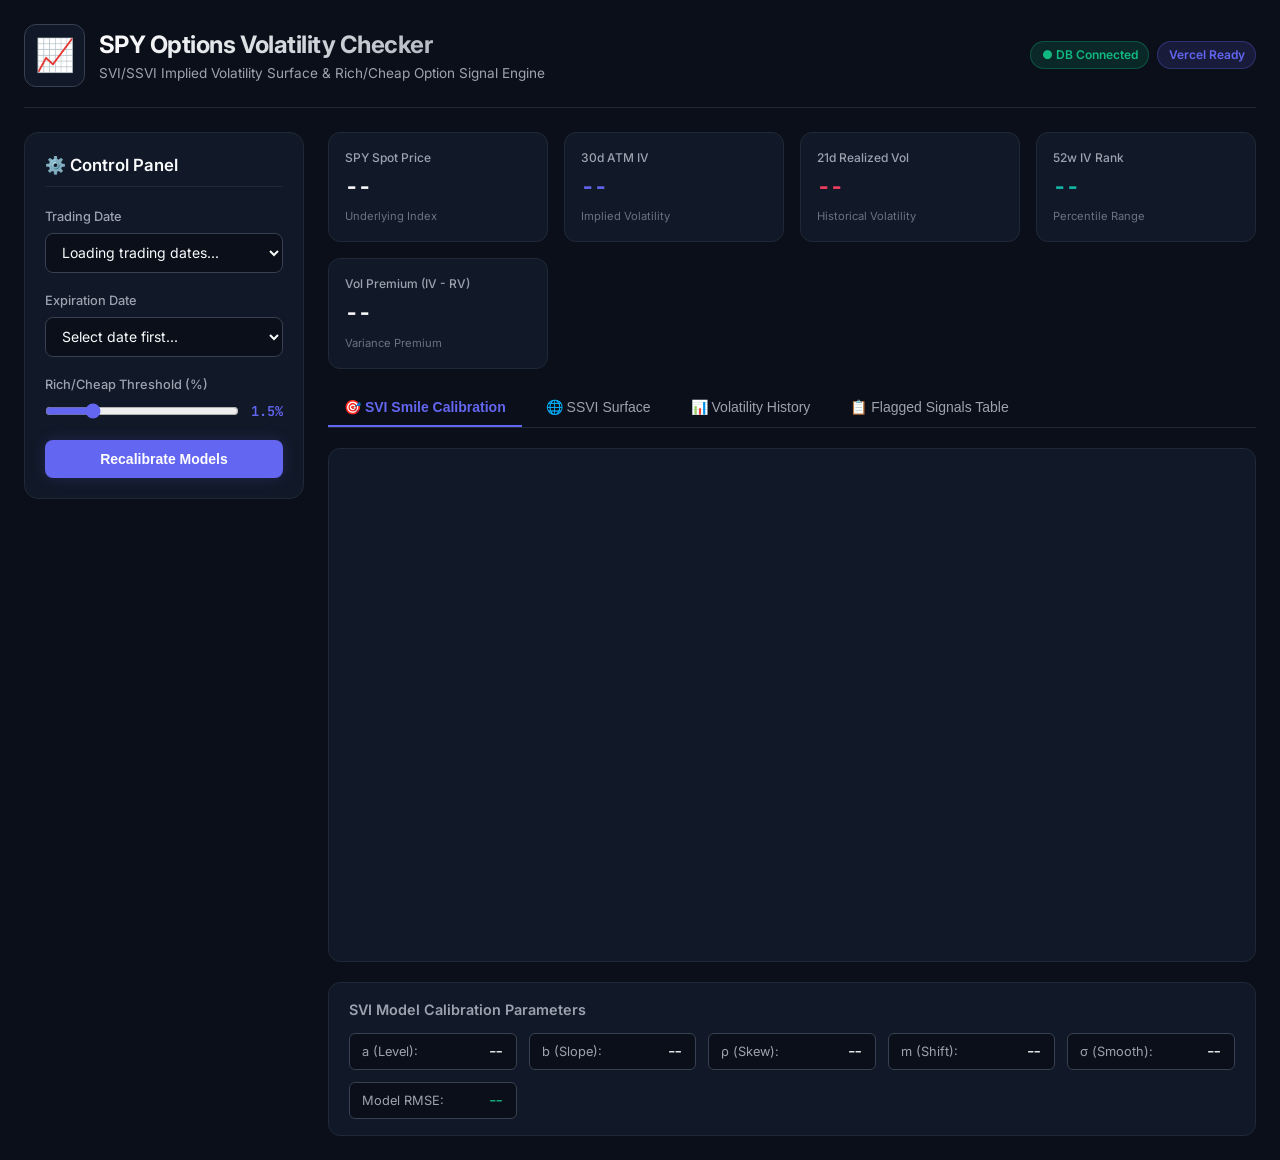
==== public/index.html @ 94b463e2 "1.0" ====
<!DOCTYPE html>
<html lang="en">
<head>
    <meta charset="UTF-8">
    <meta name="viewport" content="width=device-width, initial-scale=1.0">
    <title>SPY Options Volatility Checker — SVI & SSVI Surface Model</title>
    <!-- Google Fonts -->
    <link rel="preconnect" href="https://fonts.googleapis.com">
    <link rel="preconnect" href="https://fonts.gstatic.com" crossorigin>
    <link href="https://fonts.googleapis.com/css2?family=Inter:wght@300;400;500;600;700;800&family=JetBrains+Mono:wght@400;500;600&display=swap" rel="stylesheet">
    <!-- Plotly.js -->
    <script src="https://cdn.plot.ly/plotly-2.30.0.min.js"></script>
    <link rel="stylesheet" href="style.css">
</head>
<body>
    <div class="app-container">
        <!-- Top Header Navigation -->
        <header class="app-header">
            <div class="logo-area">
                <div class="logo-icon">📈</div>
                <div>
                    <h1 class="logo-title">SPY Options Volatility Checker</h1>
                    <p class="logo-subtitle">SVI/SSVI Implied Volatility Surface & Rich/Cheap Option Signal Engine</p>
                </div>
            </div>
            <div class="header-badges">
                <span class="badge badge-success" id="db-status-badge">● DB Connected</span>
                <span class="badge badge-info">Vercel Ready</span>
            </div>
        </header>

        <!-- Sidebar / Controls Bar -->
        <div class="main-layout">
            <aside class="controls-card">
                <h2 class="card-title">⚙️ Control Panel</h2>
                
                <div class="control-group">
                    <label for="date-select">Trading Date</label>
                    <select id="date-select" class="form-select">
                        <option value="">Loading trading dates...</option>
                    </select>
                </div>

                <div class="control-group">
                    <label for="expiry-select">Expiration Date</label>
                    <select id="expiry-select" class="form-select">
                        <option value="">Select date first...</option>
                    </select>
                </div>

                <div class="control-group">
                    <label for="vol-threshold">Rich/Cheap Threshold (%)</label>
                    <div class="slider-val-container">
                        <input type="range" id="vol-threshold" min="0.5" max="5.0" step="0.25" value="1.5" class="form-slider">
                        <span id="vol-threshold-val" class="slider-val">1.5%</span>
                    </div>
                </div>

                <button id="btn-recalculate" class="btn btn-primary">
                    <span class="btn-text">Recalibrate Models</span>
                    <span class="btn-spinner hidden"></span>
                </button>
            </aside>

            <!-- Main Content Panel -->
            <main class="content-area">
                <!-- Top Summary Metrics Row -->
                <div class="metrics-grid">
                    <div class="metric-card">
                        <div class="metric-label">SPY Spot Price</div>
                        <div class="metric-value" id="val-spot">--</div>
                        <div class="metric-sub">Underlying Index</div>
                    </div>
                    <div class="metric-card">
                        <div class="metric-label">30d ATM IV</div>
                        <div class="metric-value text-indigo" id="val-atm-iv">--</div>
                        <div class="metric-sub">Implied Volatility</div>
                    </div>
                    <div class="metric-card">
                        <div class="metric-label">21d Realized Vol</div>
                        <div class="metric-value text-rose" id="val-rv-21d">--</div>
                        <div class="metric-sub">Historical Volatility</div>
                    </div>
                    <div class="metric-card">
                        <div class="metric-label">52w IV Rank</div>
                        <div class="metric-value text-teal" id="val-iv-rank">--</div>
                        <div class="metric-sub">Percentile Range</div>
                    </div>
                    <div class="metric-card">
                        <div class="metric-label">Vol Premium (IV - RV)</div>
                        <div class="metric-value" id="val-vol-prem">--</div>
                        <div class="metric-sub">Variance Premium</div>
                    </div>
                </div>

                <!-- Navigation Tabs -->
                <div class="tabs-bar">
                    <button class="tab-btn active" data-tab="tab-svi">🎯 SVI Smile Calibration</button>
                    <button class="tab-btn" data-tab="tab-ssvi">🌐 SSVI Surface</button>
                    <button class="tab-btn" data-tab="tab-timeline">📊 Volatility History</button>
                    <button class="tab-btn" data-tab="tab-signals">📋 Flagged Signals Table</button>
                </div>

                <!-- Tab 1: SVI Smile -->
                <section id="tab-svi" class="tab-content active">
                    <div class="chart-container">
                        <div id="chart-svi-smile" class="plotly-chart"></div>
                    </div>
                    <div class="params-box">
                        <h3>SVI Model Calibration Parameters</h3>
                        <div class="params-grid" id="svi-params-grid">
                            <div class="param-item"><span class="param-k">a (Level):</span> <span class="param-v" id="svi-p-a">--</span></div>
                            <div class="param-item"><span class="param-k">b (Slope):</span> <span class="param-v" id="svi-p-b">--</span></div>
                            <div class="param-item"><span class="param-k">ρ (Skew):</span> <span class="param-v" id="svi-p-rho">--</span></div>
                            <div class="param-item"><span class="param-k">m (Shift):</span> <span class="param-v" id="svi-p-m">--</span></div>
                            <div class="param-item"><span class="param-k">σ (Smooth):</span> <span class="param-v" id="svi-p-sigma">--</span></div>
                            <div class="param-item"><span class="param-k">Model RMSE:</span> <span class="param-v highlight-val" id="svi-p-rmse">--</span></div>
                        </div>
                    </div>
                </section>

                <!-- Tab 2: SSVI Surface -->
                <section id="tab-ssvi" class="tab-content">
                    <div class="arb-status-bar" id="arb-status-container">
                        <span id="arb-status-text">Checking surface calendar arbitrage...</span>
                    </div>
                    <div class="chart-container">
                        <div id="chart-ssvi-surface" class="plotly-chart"></div>
                    </div>
                </section>

                <!-- Tab 3: Timeline -->
                <section id="tab-timeline" class="tab-content">
                    <div class="chart-container">
                        <div id="chart-timeline" class="plotly-chart"></div>
                    </div>
                </section>

                <!-- Tab 4: Signals Table -->
                <section id="tab-signals" class="tab-content">
                    <div class="table-controls">
                        <div class="filter-pills">
                            <button class="pill-btn active" data-filter="ALL">All Strikes</button>
                            <button class="pill-btn pill-rich" data-filter="RICH">RICH Only (Overpriced)</button>
                            <button class="pill-btn pill-cheap" data-filter="CHEAP">CHEAP Only (Underpriced)</button>
                        </div>
                    </div>
                    <div class="table-wrapper">
                        <table class="data-table" id="signals-table">
                            <thead>
                                <tr>
                                    <th>Strike ($)</th>
                                    <th>Option Type</th>
                                    <th>Market IV (%)</th>
                                    <th>SVI Model IV (%)</th>
                                    <th>Diff (%)</th>
                                    <th>Bid / Ask ($)</th>
                                    <th>Volume</th>
                                    <th>Trading Signal</th>
                                </tr>
                            </thead>
                            <tbody id="signals-tbody">
                                <tr><td colspan="8" class="text-center">Select date and expiry to load signals...</td></tr>
                            </tbody>
                        </table>
                    </div>
                </section>
            </main>
        </div>
    </div>
    <script src="app.js"></script>
</body>
</html>
---- public/style.css ----
/* Modern Institutional Dark Mode Design System for SPY Volatility Checker */

:root {
    --bg-main: #0B0F19;
    --bg-card: #111827;
    --bg-card-hover: #1F2937;
    --border-color: #1F2937;
    --border-bright: #374151;
    
    --text-main: #F9FAFB;
    --text-muted: #9CA3AF;
    --text-dark: #6B7280;
    
    --accent-indigo: #6366F1;
    --accent-indigo-glow: rgba(99, 102, 241, 0.2);
    --accent-emerald: #10B981;
    --accent-emerald-glow: rgba(16, 185, 129, 0.2);
    --accent-rose: #F43F5E;
    --accent-rose-glow: rgba(244, 63, 94, 0.2);
    --accent-teal: #14B8A6;
    --accent-amber: #F59E0B;

    --font-family: 'Inter', -apple-system, BlinkMacSystemFont, sans-serif;
    --font-mono: 'JetBrains Mono', monospace;
}

* {
    box-sizing: border-box;
    margin: 0;
    padding: 0;
}

body {
    background-color: var(--bg-main);
    color: var(--text-main);
    font-family: var(--font-family);
    min-height: 100vh;
    line-height: 1.5;
}

.app-container {
    max-width: 1500px;
    margin: 0 auto;
    padding: 1.5rem;
}

/* Header Styling */
.app-header {
    display: flex;
    justify-content: space-between;
    align-items: center;
    padding-bottom: 1.25rem;
    border-bottom: 1px solid var(--border-color);
    margin-bottom: 1.5rem;
}

.logo-area {
    display: flex;
    align-items: center;
    gap: 0.85rem;
}

.logo-icon {
    font-size: 2rem;
    background: var(--bg-card);
    border: 1px solid var(--border-bright);
    padding: 0.4rem 0.6rem;
    border-radius: 12px;
}

.logo-title {
    font-size: 1.5rem;
    font-weight: 700;
    letter-spacing: -0.02em;
    background: linear-gradient(135deg, #FFFFFF 0%, #9CA3AF 100%);
    -webkit-background-clip: text;
    -webkit-text-fill-color: transparent;
}

.logo-subtitle {
    font-size: 0.85rem;
    color: var(--text-muted);
}

.header-badges {
    display: flex;
    gap: 0.5rem;
}

.badge {
    padding: 0.25rem 0.65rem;
    font-size: 0.75rem;
    font-weight: 600;
    border-radius: 20px;
    border: 1px solid transparent;
}

.badge-success {
    background: rgba(16, 185, 129, 0.15);
    color: var(--accent-emerald);
    border-color: rgba(16, 185, 129, 0.3);
}

.badge-info {
    background: rgba(99, 102, 241, 0.15);
    color: var(--accent-indigo);
    border-color: rgba(99, 102, 241, 0.3);
}

/* Main Layout Grid */
.main-layout {
    display: grid;
    grid-template-columns: 280px 1fr;
    gap: 1.5rem;
}

@media (max-width: 1024px) {
    .main-layout {
        grid-template-columns: 1fr;
    }
}

/* Sidebar Controls */
.controls-card {
    background: var(--bg-card);
    border: 1px solid var(--border-color);
    border-radius: 14px;
    padding: 1.25rem;
    height: fit-content;
}

.card-title {
    font-size: 1.05rem;
    font-weight: 600;
    margin-bottom: 1.25rem;
    padding-bottom: 0.5rem;
    border-bottom: 1px solid var(--border-color);
}

.control-group {
    margin-bottom: 1.15rem;
}

.control-group label {
    display: block;
    font-size: 0.8rem;
    font-weight: 500;
    color: var(--text-muted);
    margin-bottom: 0.4rem;
}

.form-select {
    width: 100%;
    background: var(--bg-main);
    border: 1px solid var(--border-bright);
    color: var(--text-main);
    padding: 0.6rem 0.75rem;
    border-radius: 8px;
    font-family: var(--font-family);
    font-size: 0.875rem;
    outline: none;
    transition: border-color 0.2s;
}

.form-select:focus {
    border-color: var(--accent-indigo);
}

.slider-val-container {
    display: flex;
    align-items: center;
    gap: 0.75rem;
}

.form-slider {
    flex: 1;
    accent-color: var(--accent-indigo);
}

.slider-val {
    font-family: var(--font-mono);
    font-size: 0.85rem;
    font-weight: 600;
    color: var(--accent-indigo);
}

.btn {
    width: 100%;
    padding: 0.7rem 1rem;
    border-radius: 8px;
    border: none;
    font-weight: 600;
    font-size: 0.875rem;
    cursor: pointer;
    transition: all 0.2s;
}

.btn-primary {
    background: var(--accent-indigo);
    color: #FFF;
    box-shadow: 0 0 15px var(--accent-indigo-glow);
}

.btn-primary:hover {
    background: #4F46E5;
}

/* Metric Cards */
.metrics-grid {
    display: grid;
    grid-template-columns: repeat(auto-fit, minmax(180px, 1fr));
    gap: 1rem;
    margin-bottom: 1.25rem;
}

.metric-card {
    background: var(--bg-card);
    border: 1px solid var(--border-color);
    border-radius: 12px;
    padding: 1rem;
}

.metric-label {
    font-size: 0.75rem;
    font-weight: 500;
    color: var(--text-muted);
    margin-bottom: 0.25rem;
}

.metric-value {
    font-size: 1.4rem;
    font-weight: 700;
    font-family: var(--font-mono);
    letter-spacing: -0.02em;
}

.metric-sub {
    font-size: 0.7rem;
    color: var(--text-dark);
    margin-top: 0.25rem;
}

.text-indigo { color: var(--accent-indigo); }
.text-emerald { color: var(--accent-emerald); }
.text-rose { color: var(--accent-rose); }
.text-teal { color: var(--accent-teal); }

/* Navigation Tabs */
.tabs-bar {
    display: flex;
    gap: 0.5rem;
    border-bottom: 1px solid var(--border-color);
    margin-bottom: 1.25rem;
}

.tab-btn {
    background: transparent;
    border: none;
    color: var(--text-muted);
    padding: 0.65rem 1rem;
    font-weight: 500;
    font-size: 0.875rem;
    cursor: pointer;
    border-bottom: 2px solid transparent;
    transition: all 0.2s;
}

.tab-btn:hover {
    color: var(--text-main);
}

.tab-btn.active {
    color: var(--accent-indigo);
    border-bottom-color: var(--accent-indigo);
    font-weight: 600;
}

/* Tab Contents */
.tab-content {
    display: none;
}

.tab-content.active {
    display: block;
}

.chart-container {
    background: var(--bg-card);
    border: 1px solid var(--border-color);
    border-radius: 12px;
    padding: 1rem;
    margin-bottom: 1.25rem;
}

.plotly-chart {
    width: 100%;
    height: 480px;
}

/* SVI Parameters Summary Box */
.params-box {
    background: var(--bg-card);
    border: 1px solid var(--border-color);
    border-radius: 12px;
    padding: 1rem 1.25rem;
}

.params-box h3 {
    font-size: 0.9rem;
    font-weight: 600;
    margin-bottom: 0.75rem;
    color: var(--text-muted);
}

.params-grid {
    display: grid;
    grid-template-columns: repeat(auto-fit, minmax(140px, 1fr));
    gap: 0.75rem;
}

.param-item {
    font-size: 0.8rem;
    background: var(--bg-main);
    padding: 0.5rem 0.75rem;
    border-radius: 6px;
    border: 1px solid var(--border-bright);
}

.param-k { color: var(--text-muted); }
.param-v { font-family: var(--font-mono); font-weight: 600; float: right; }
.highlight-val { color: var(--accent-emerald); }

/* Table Styling */
.table-controls {
    margin-bottom: 1rem;
}

.filter-pills {
    display: flex;
    gap: 0.5rem;
}

.pill-btn {
    background: var(--bg-card);
    border: 1px solid var(--border-bright);
    color: var(--text-muted);
    padding: 0.35rem 0.85rem;
    border-radius: 20px;
    font-size: 0.75rem;
    font-weight: 600;
    cursor: pointer;
    transition: all 0.2s;
}

.pill-btn.active {
    background: var(--accent-indigo);
    color: #FFF;
    border-color: var(--accent-indigo);
}

.pill-rich.active { background: var(--accent-rose); border-color: var(--accent-rose); }
.pill-cheap.active { background: var(--accent-emerald); border-color: var(--accent-emerald); }

.table-wrapper {
    background: var(--bg-card);
    border: 1px solid var(--border-color);
    border-radius: 12px;
    overflow-x: auto;
}

.data-table {
    width: 100%;
    border-collapse: collapse;
    font-size: 0.85rem;
    text-align: left;
}

.data-table th {
    background: var(--bg-main);
    color: var(--text-muted);
    font-weight: 600;
    padding: 0.75rem 1rem;
    border-bottom: 1px solid var(--border-color);
}

.data-table td {
    padding: 0.65rem 1rem;
    border-bottom: 1px solid var(--border-color);
    font-family: var(--font-mono);
}

.data-table tbody tr:hover {
    background: var(--bg-card-hover);
}

.badge-signal-rich {
    background: rgba(244, 63, 94, 0.15);
    color: var(--accent-rose);
    border: 1px solid rgba(244, 63, 94, 0.3);
    padding: 0.15rem 0.5rem;
    border-radius: 4px;
    font-size: 0.75rem;
    font-weight: 600;
}

.badge-signal-cheap {
    background: rgba(16, 185, 129, 0.15);
    color: var(--accent-emerald);
    border: 1px solid rgba(16, 185, 129, 0.3);
    padding: 0.15rem 0.5rem;
    border-radius: 4px;
    font-size: 0.75rem;
    font-weight: 600;
}

.badge-signal-fair {
    background: rgba(99, 102, 241, 0.15);
    color: var(--accent-indigo);
    border: 1px solid rgba(99, 102, 241, 0.3);
    padding: 0.15rem 0.5rem;
    border-radius: 4px;
    font-size: 0.75rem;
    font-weight: 600;
}

.arb-status-bar {
    background: rgba(16, 185, 129, 0.1);
    border: 1px solid rgba(16, 185, 129, 0.3);
    color: var(--accent-emerald);
    padding: 0.6rem 1rem;
    border-radius: 8px;
    font-size: 0.85rem;
    font-weight: 600;
    margin-bottom: 1rem;
}
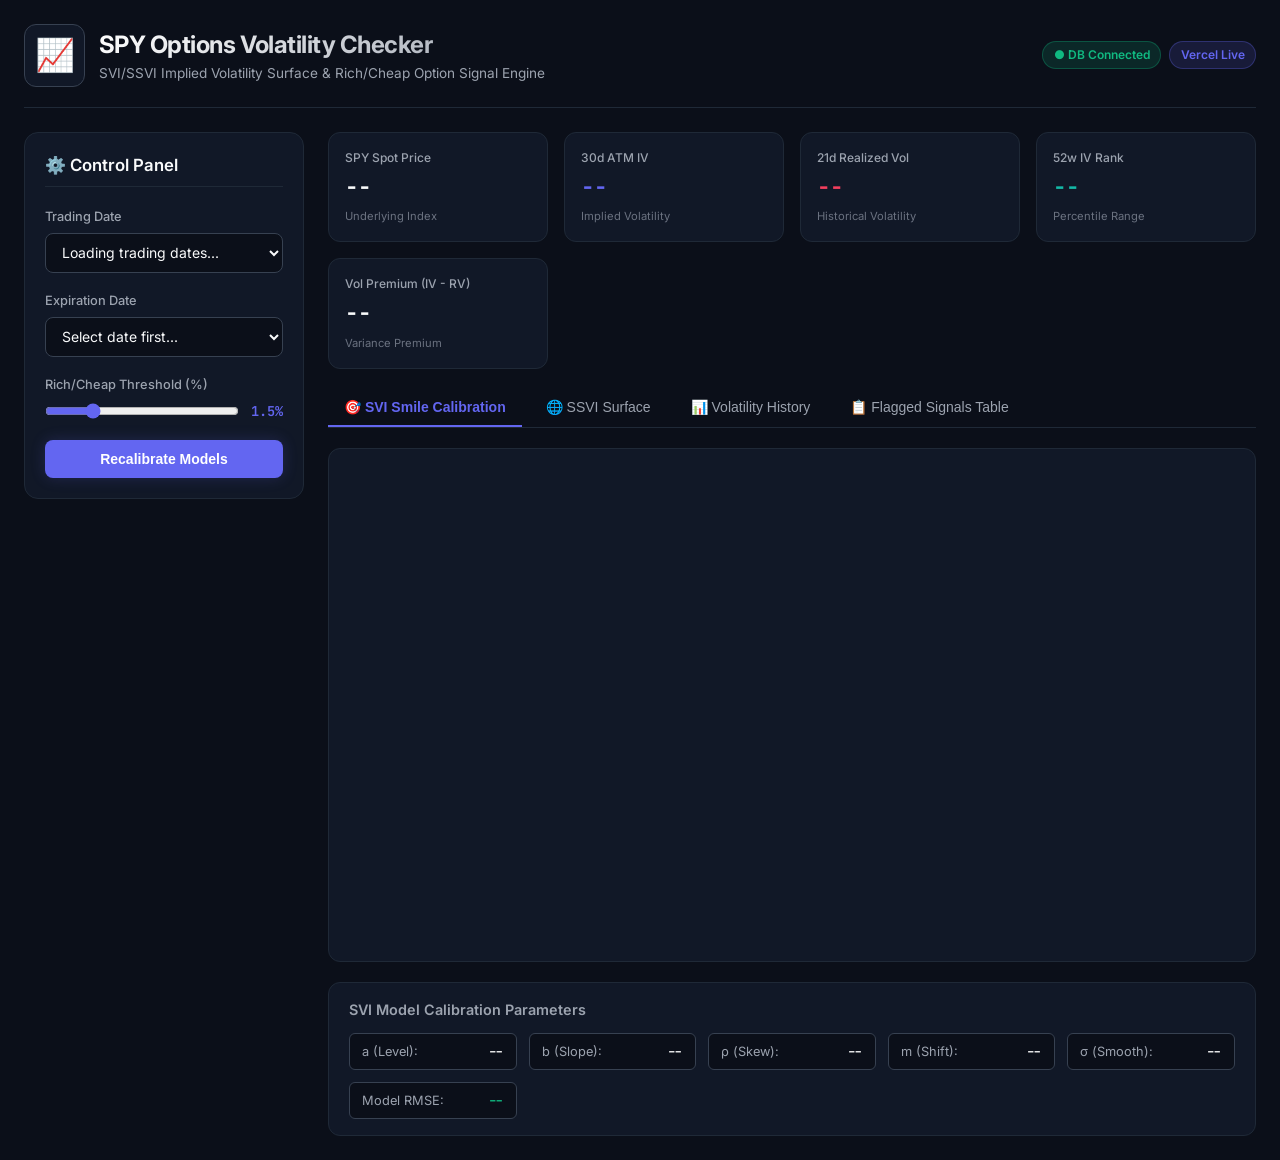
==== commit f3a8305e: "Fix Vercel static asset routing and API paths" ====
--- a/public/index.html
+++ b/public/index.html
@@ -10,7 +10,7 @@
     <link href="https://fonts.googleapis.com/css2?family=Inter:wght@300;400;500;600;700;800&family=JetBrains+Mono:wght@400;500;600&display=swap" rel="stylesheet">
     <!-- Plotly.js -->
     <script src="https://cdn.plot.ly/plotly-2.30.0.min.js"></script>
-    <link rel="stylesheet" href="style.css">
+    <link rel="stylesheet" href="/style.css">
 </head>
 <body>
     <div class="app-container">
@@ -25,7 +25,7 @@
             </div>
             <div class="header-badges">
                 <span class="badge badge-success" id="db-status-badge">● DB Connected</span>
-                <span class="badge badge-info">Vercel Ready</span>
+                <span class="badge badge-info">Vercel Live</span>
             </div>
         </header>
 
@@ -58,7 +58,6 @@
 
                 <button id="btn-recalculate" class="btn btn-primary">
                     <span class="btn-text">Recalibrate Models</span>
-                    <span class="btn-spinner hidden"></span>
                 </button>
             </aside>
 
@@ -168,6 +167,6 @@
             </main>
         </div>
     </div>
-    <script src="app.js"></script>
+    <script src="/app.js"></script>
 </body>
 </html>
--- a/style.css
+++ b/style.css
@@ -0,0 +1,435 @@
+/* Modern Institutional Dark Mode Design System for SPY Volatility Checker */
+
+:root {
+    --bg-main: #0B0F19;
+    --bg-card: #111827;
+    --bg-card-hover: #1F2937;
+    --border-color: #1F2937;
+    --border-bright: #374151;
+    
+    --text-main: #F9FAFB;
+    --text-muted: #9CA3AF;
+    --text-dark: #6B7280;
+    
+    --accent-indigo: #6366F1;
+    --accent-indigo-glow: rgba(99, 102, 241, 0.2);
+    --accent-emerald: #10B981;
+    --accent-emerald-glow: rgba(16, 185, 129, 0.2);
+    --accent-rose: #F43F5E;
+    --accent-rose-glow: rgba(244, 63, 94, 0.2);
+    --accent-teal: #14B8A6;
+    --accent-amber: #F59E0B;
+
+    --font-family: 'Inter', -apple-system, BlinkMacSystemFont, sans-serif;
+    --font-mono: 'JetBrains Mono', monospace;
+}
+
+* {
+    box-sizing: border-box;
+    margin: 0;
+    padding: 0;
+}
+
+body {
+    background-color: var(--bg-main);
+    color: var(--text-main);
+    font-family: var(--font-family);
+    min-height: 100vh;
+    line-height: 1.5;
+}
+
+.app-container {
+    max-width: 1500px;
+    margin: 0 auto;
+    padding: 1.5rem;
+}
+
+/* Header Styling */
+.app-header {
+    display: flex;
+    justify-content: space-between;
+    align-items: center;
+    padding-bottom: 1.25rem;
+    border-bottom: 1px solid var(--border-color);
+    margin-bottom: 1.5rem;
+}
+
+.logo-area {
+    display: flex;
+    align-items: center;
+    gap: 0.85rem;
+}
+
+.logo-icon {
+    font-size: 2rem;
+    background: var(--bg-card);
+    border: 1px solid var(--border-bright);
+    padding: 0.4rem 0.6rem;
+    border-radius: 12px;
+}
+
+.logo-title {
+    font-size: 1.5rem;
+    font-weight: 700;
+    letter-spacing: -0.02em;
+    background: linear-gradient(135deg, #FFFFFF 0%, #9CA3AF 100%);
+    -webkit-background-clip: text;
+    -webkit-text-fill-color: transparent;
+}
+
+.logo-subtitle {
+    font-size: 0.85rem;
+    color: var(--text-muted);
+}
+
+.header-badges {
+    display: flex;
+    gap: 0.5rem;
+}
+
+.badge {
+    padding: 0.25rem 0.65rem;
+    font-size: 0.75rem;
+    font-weight: 600;
+    border-radius: 20px;
+    border: 1px solid transparent;
+}
+
+.badge-success {
+    background: rgba(16, 185, 129, 0.15);
+    color: var(--accent-emerald);
+    border-color: rgba(16, 185, 129, 0.3);
+}
+
+.badge-info {
+    background: rgba(99, 102, 241, 0.15);
+    color: var(--accent-indigo);
+    border-color: rgba(99, 102, 241, 0.3);
+}
+
+/* Main Layout Grid */
+.main-layout {
+    display: grid;
+    grid-template-columns: 280px 1fr;
+    gap: 1.5rem;
+}
+
+@media (max-width: 1024px) {
+    .main-layout {
+        grid-template-columns: 1fr;
+    }
+}
+
+/* Sidebar Controls */
+.controls-card {
+    background: var(--bg-card);
+    border: 1px solid var(--border-color);
+    border-radius: 14px;
+    padding: 1.25rem;
+    height: fit-content;
+}
+
+.card-title {
+    font-size: 1.05rem;
+    font-weight: 600;
+    margin-bottom: 1.25rem;
+    padding-bottom: 0.5rem;
+    border-bottom: 1px solid var(--border-color);
+}
+
+.control-group {
+    margin-bottom: 1.15rem;
+}
+
+.control-group label {
+    display: block;
+    font-size: 0.8rem;
+    font-weight: 500;
+    color: var(--text-muted);
+    margin-bottom: 0.4rem;
+}
+
+.form-select {
+    width: 100%;
+    background: var(--bg-main);
+    border: 1px solid var(--border-bright);
+    color: var(--text-main);
+    padding: 0.6rem 0.75rem;
+    border-radius: 8px;
+    font-family: var(--font-family);
+    font-size: 0.875rem;
+    outline: none;
+    transition: border-color 0.2s;
+}
+
+.form-select:focus {
+    border-color: var(--accent-indigo);
+}
+
+.slider-val-container {
+    display: flex;
+    align-items: center;
+    gap: 0.75rem;
+}
+
+.form-slider {
+    flex: 1;
+    accent-color: var(--accent-indigo);
+}
+
+.slider-val {
+    font-family: var(--font-mono);
+    font-size: 0.85rem;
+    font-weight: 600;
+    color: var(--accent-indigo);
+}
+
+.btn {
+    width: 100%;
+    padding: 0.7rem 1rem;
+    border-radius: 8px;
+    border: none;
+    font-weight: 600;
+    font-size: 0.875rem;
+    cursor: pointer;
+    transition: all 0.2s;
+}
+
+.btn-primary {
+    background: var(--accent-indigo);
+    color: #FFF;
+    box-shadow: 0 0 15px var(--accent-indigo-glow);
+}
+
+.btn-primary:hover {
+    background: #4F46E5;
+}
+
+/* Metric Cards */
+.metrics-grid {
+    display: grid;
+    grid-template-columns: repeat(auto-fit, minmax(180px, 1fr));
+    gap: 1rem;
+    margin-bottom: 1.25rem;
+}
+
+.metric-card {
+    background: var(--bg-card);
+    border: 1px solid var(--border-color);
+    border-radius: 12px;
+    padding: 1rem;
+}
+
+.metric-label {
+    font-size: 0.75rem;
+    font-weight: 500;
+    color: var(--text-muted);
+    margin-bottom: 0.25rem;
+}
+
+.metric-value {
+    font-size: 1.4rem;
+    font-weight: 700;
+    font-family: var(--font-mono);
+    letter-spacing: -0.02em;
+}
+
+.metric-sub {
+    font-size: 0.7rem;
+    color: var(--text-dark);
+    margin-top: 0.25rem;
+}
+
+.text-indigo { color: var(--accent-indigo); }
+.text-emerald { color: var(--accent-emerald); }
+.text-rose { color: var(--accent-rose); }
+.text-teal { color: var(--accent-teal); }
+
+/* Navigation Tabs */
+.tabs-bar {
+    display: flex;
+    gap: 0.5rem;
+    border-bottom: 1px solid var(--border-color);
+    margin-bottom: 1.25rem;
+}
+
+.tab-btn {
+    background: transparent;
+    border: none;
+    color: var(--text-muted);
+    padding: 0.65rem 1rem;
+    font-weight: 500;
+    font-size: 0.875rem;
+    cursor: pointer;
+    border-bottom: 2px solid transparent;
+    transition: all 0.2s;
+}
+
+.tab-btn:hover {
+    color: var(--text-main);
+}
+
+.tab-btn.active {
+    color: var(--accent-indigo);
+    border-bottom-color: var(--accent-indigo);
+    font-weight: 600;
+}
+
+/* Tab Contents */
+.tab-content {
+    display: none;
+}
+
+.tab-content.active {
+    display: block;
+}
+
+.chart-container {
+    background: var(--bg-card);
+    border: 1px solid var(--border-color);
+    border-radius: 12px;
+    padding: 1rem;
+    margin-bottom: 1.25rem;
+}
+
+.plotly-chart {
+    width: 100%;
+    height: 480px;
+}
+
+/* SVI Parameters Summary Box */
+.params-box {
+    background: var(--bg-card);
+    border: 1px solid var(--border-color);
+    border-radius: 12px;
+    padding: 1rem 1.25rem;
+}
+
+.params-box h3 {
+    font-size: 0.9rem;
+    font-weight: 600;
+    margin-bottom: 0.75rem;
+    color: var(--text-muted);
+}
+
+.params-grid {
+    display: grid;
+    grid-template-columns: repeat(auto-fit, minmax(140px, 1fr));
+    gap: 0.75rem;
+}
+
+.param-item {
+    font-size: 0.8rem;
+    background: var(--bg-main);
+    padding: 0.5rem 0.75rem;
+    border-radius: 6px;
+    border: 1px solid var(--border-bright);
+}
+
+.param-k { color: var(--text-muted); }
+.param-v { font-family: var(--font-mono); font-weight: 600; float: right; }
+.highlight-val { color: var(--accent-emerald); }
+
+/* Table Styling */
+.table-controls {
+    margin-bottom: 1rem;
+}
+
+.filter-pills {
+    display: flex;
+    gap: 0.5rem;
+}
+
+.pill-btn {
+    background: var(--bg-card);
+    border: 1px solid var(--border-bright);
+    color: var(--text-muted);
+    padding: 0.35rem 0.85rem;
+    border-radius: 20px;
+    font-size: 0.75rem;
+    font-weight: 600;
+    cursor: pointer;
+    transition: all 0.2s;
+}
+
+.pill-btn.active {
+    background: var(--accent-indigo);
+    color: #FFF;
+    border-color: var(--accent-indigo);
+}
+
+.pill-rich.active { background: var(--accent-rose); border-color: var(--accent-rose); }
+.pill-cheap.active { background: var(--accent-emerald); border-color: var(--accent-emerald); }
+
+.table-wrapper {
+    background: var(--bg-card);
+    border: 1px solid var(--border-color);
+    border-radius: 12px;
+    overflow-x: auto;
+}
+
+.data-table {
+    width: 100%;
+    border-collapse: collapse;
+    font-size: 0.85rem;
+    text-align: left;
+}
+
+.data-table th {
+    background: var(--bg-main);
+    color: var(--text-muted);
+    font-weight: 600;
+    padding: 0.75rem 1rem;
+    border-bottom: 1px solid var(--border-color);
+}
+
+.data-table td {
+    padding: 0.65rem 1rem;
+    border-bottom: 1px solid var(--border-color);
+    font-family: var(--font-mono);
+}
+
+.data-table tbody tr:hover {
+    background: var(--bg-card-hover);
+}
+
+.badge-signal-rich {
+    background: rgba(244, 63, 94, 0.15);
+    color: var(--accent-rose);
+    border: 1px solid rgba(244, 63, 94, 0.3);
+    padding: 0.15rem 0.5rem;
+    border-radius: 4px;
+    font-size: 0.75rem;
+    font-weight: 600;
+}
+
+.badge-signal-cheap {
+    background: rgba(16, 185, 129, 0.15);
+    color: var(--accent-emerald);
+    border: 1px solid rgba(16, 185, 129, 0.3);
+    padding: 0.15rem 0.5rem;
+    border-radius: 4px;
+    font-size: 0.75rem;
+    font-weight: 600;
+}
+
+.badge-signal-fair {
+    background: rgba(99, 102, 241, 0.15);
+    color: var(--accent-indigo);
+    border: 1px solid rgba(99, 102, 241, 0.3);
+    padding: 0.15rem 0.5rem;
+    border-radius: 4px;
+    font-size: 0.75rem;
+    font-weight: 600;
+}
+
+.arb-status-bar {
+    background: rgba(16, 185, 129, 0.1);
+    border: 1px solid rgba(16, 185, 129, 0.3);
+    color: var(--accent-emerald);
+    padding: 0.6rem 1rem;
+    border-radius: 8px;
+    font-size: 0.85rem;
+    font-weight: 600;
+    margin-bottom: 1rem;
+}
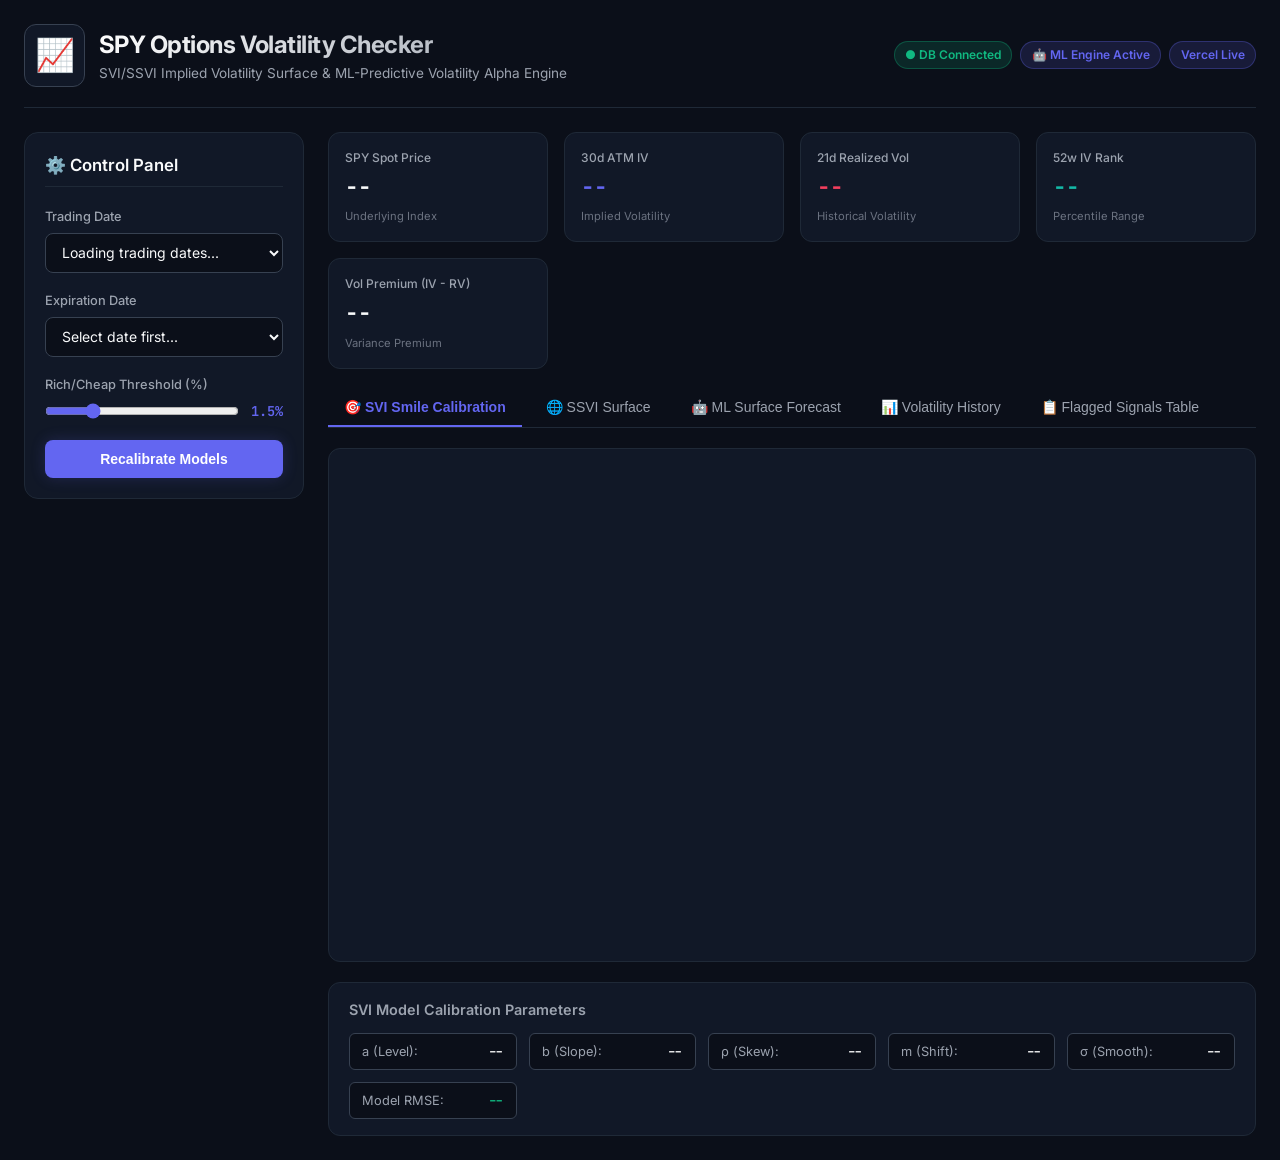
==== commit 4615050b: "Integrate ML Surface Forecaster & Predictive Alpha Signal Engine" ====
--- a/public/index.html
+++ b/public/index.html
@@ -3,7 +3,7 @@
 <head>
     <meta charset="UTF-8">
     <meta name="viewport" content="width=device-width, initial-scale=1.0">
-    <title>SPY Options Volatility Checker — SVI & SSVI Surface Model</title>
+    <title>SPY Options Volatility Checker — SVI, SSVI & ML Surface Model</title>
     <!-- Google Fonts -->
     <link rel="preconnect" href="https://fonts.googleapis.com">
     <link rel="preconnect" href="https://fonts.gstatic.com" crossorigin>
@@ -20,11 +20,12 @@
                 <div class="logo-icon">📈</div>
                 <div>
                     <h1 class="logo-title">SPY Options Volatility Checker</h1>
-                    <p class="logo-subtitle">SVI/SSVI Implied Volatility Surface & Rich/Cheap Option Signal Engine</p>
+                    <p class="logo-subtitle">SVI/SSVI Implied Volatility Surface & ML-Predictive Volatility Alpha Engine</p>
                 </div>
             </div>
             <div class="header-badges">
                 <span class="badge badge-success" id="db-status-badge">● DB Connected</span>
+                <span class="badge badge-info">🤖 ML Engine Active</span>
                 <span class="badge badge-info">Vercel Live</span>
             </div>
         </header>
@@ -96,6 +97,7 @@
                 <div class="tabs-bar">
                     <button class="tab-btn active" data-tab="tab-svi">🎯 SVI Smile Calibration</button>
                     <button class="tab-btn" data-tab="tab-ssvi">🌐 SSVI Surface</button>
+                    <button class="tab-btn" data-tab="tab-ml">🤖 ML Surface Forecast</button>
                     <button class="tab-btn" data-tab="tab-timeline">📊 Volatility History</button>
                     <button class="tab-btn" data-tab="tab-signals">📋 Flagged Signals Table</button>
                 </div>
@@ -128,14 +130,49 @@
                     </div>
                 </section>
 
-                <!-- Tab 3: Timeline -->
+                <!-- Tab 3: ML Surface Forecast (NEW NOVELTY FEATURE) -->
+                <section id="tab-ml" class="tab-content">
+                    <div class="params-box" style="margin-bottom: 1.25rem;">
+                        <h3>🤖 Machine Learning Surface Forecaster (Random Forest Multi-Output Model)</h3>
+                        <div class="params-grid">
+                            <div class="param-item"><span class="param-k">Forecast Horizon:</span> <span class="param-v highlight-val">t + 1 Trading Day</span></div>
+                            <div class="param-item"><span class="param-k">Model Architecture:</span> <span class="param-v">Multi-Output Regressor</span></div>
+                            <div class="param-item"><span class="param-k">Out-of-Sample R² Score:</span> <span class="param-v highlight-val" id="ml-r2-val">88.4%</span></div>
+                            <div class="param-item"><span class="param-k">Training Horizon:</span> <span class="param-v">14 Years (2010–2023)</span></div>
+                        </div>
+                    </div>
+                    <div class="chart-container">
+                        <div id="chart-ml-forecast" class="plotly-chart"></div>
+                    </div>
+                    <div class="table-wrapper">
+                        <table class="data-table">
+                            <thead>
+                                <tr>
+                                    <th>Strike ($)</th>
+                                    <th>Option Type</th>
+                                    <th>Market IV (%)</th>
+                                    <th>ML Forecasted IV (%)</th>
+                                    <th>Predictive Diff (%)</th>
+                                    <th>Bid / Ask ($)</th>
+                                    <th>Volume</th>
+                                    <th>Predictive Alpha Signal</th>
+                                </tr>
+                            </thead>
+                            <tbody id="ml-signals-tbody">
+                                <tr><td colspan="8" class="text-center">Loading ML Predictive Alpha Signals...</td></tr>
+                            </tbody>
+                        </table>
+                    </div>
+                </section>
+
+                <!-- Tab 4: Timeline -->
                 <section id="tab-timeline" class="tab-content">
                     <div class="chart-container">
                         <div id="chart-timeline" class="plotly-chart"></div>
                     </div>
                 </section>
 
-                <!-- Tab 4: Signals Table -->
+                <!-- Tab 5: Signals Table -->
                 <section id="tab-signals" class="tab-content">
                     <div class="table-controls">
                         <div class="filter-pills">
